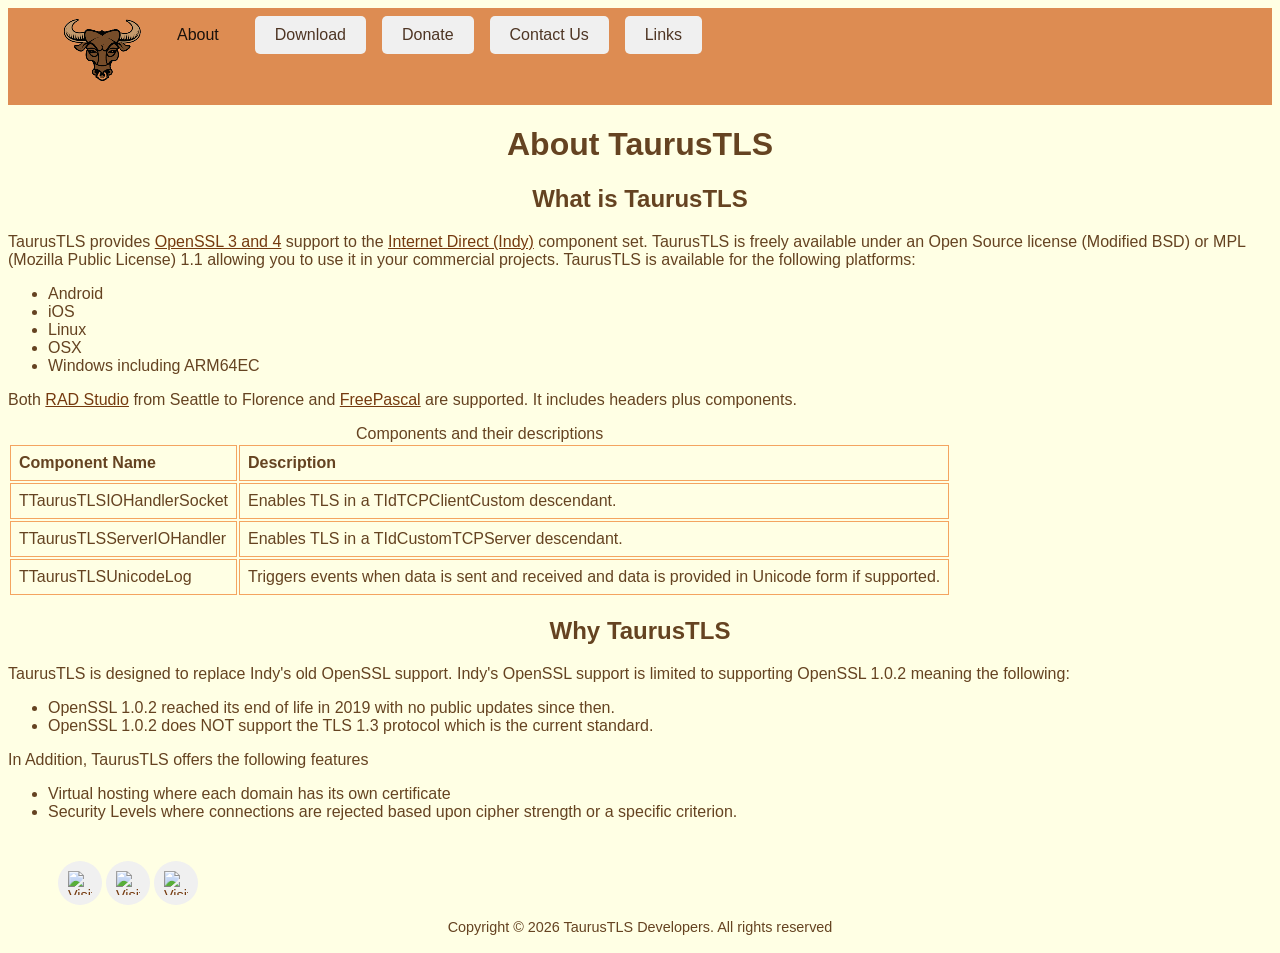
==== index.html @ 2b3b98cc "description should match og.description." ====
<?xml version="1.0" encoding="utf-8"?>
<!DOCTYPE html>
<html xmlns="http://www.w3.org/1999/xhtml" xml:lang="en" lang="en">
<head>
  <meta charset="utf-8" />
  <meta name="viewport" content="width=device-width, initial-scale=1" />
  <meta name="description" content="This page provides information about TaurusTLS, what it is and why you need it." />
  <meta property="og:title" content="About TaurusTLS" />
  <meta property="og:url" content="https://taurustls.org/" />
  <meta property="og:description" content="This page provides information about TaurusTLS, what it is and why you need it." />
  <meta property="og:image" content="https://taurustls.org/gfx/TaurusTLS.png" />
  <link rel="icon" type="image/x-icon" href="gfx/favicon.ico" />
  <link rel="canonical" href="https://taurustls.org/" />
  <link rel="stylesheet" href="css/screen.css" media="screen" />
  <link rel="stylesheet" href="css/print.css" media="print" />
  <title>About TaurusTLS</title>
</head>
<body>
  <header>
    <a class="skip" href="#main">Skip to main content</a>
    <nav class="navbar" aria-label="Main Menu">
      <ul class="nav-links">
        <li><img class="logo" src="gfx/TaurusTLS.png" height="77" width="77" alt="" /></li>
        <li><span>About</span></li>
        <li>
          <a href="download.html">Download</a>
        </li>
        <li>
          <a href="donate.html">Donate</a>
        </li>
        <li>
          <a href="contactus.html">Contact Us</a>
        </li>
        <li>
          <a href="links.html">Links</a>
        </li>
      </ul>
      <div class="hamburger">
        <span></span> <span></span> <span></span>
      </div>
    </nav>
  </header>
  <main id="main">
    <h1>About TaurusTLS</h1>
    <h2>What is TaurusTLS</h2>
    <p>TaurusTLS provides <a href="https://www.openssl.org/">OpenSSL 3 and 4</a> support to the <a href=
    "https://github.com/IndySockets/Indy">Internet Direct (Indy)</a> component set. TaurusTLS is freely available under an Open
    Source license (Modified BSD) or MPL (Mozilla Public License) 1.1 allowing you to use it in your commercial projects.
    TaurusTLS is available for the following platforms:</p>
    <ul>
      <li>Android</li>
      <li>iOS</li>
      <li>Linux</li>
      <li>OSX</li>
      <li>Windows including ARM64EC</li>
    </ul>
    <p>Both <a href="https://www.embarcadero.com/products/rad-studio/">RAD Studio</a> from Seattle to Florence and <a href=
    "https://www.freepascal.org/">FreePascal</a> are supported. It includes headers plus components.</p>
    <table class="outlinedtable">
      <caption>
        Components and their descriptions
      </caption>
      <tr>
        <th scope="col">Component Name</th>
        <th scope="col">Description</th>
      </tr>
      <tr>
        <td>TTaurusTLSIOHandlerSocket</td>
        <td>Enables TLS in a TIdTCPClientCustom descendant.</td>
      </tr>
      <tr>
        <td>TTaurusTLSServerIOHandler</td>
        <td>Enables TLS in a TIdCustomTCPServer descendant.</td>
      </tr>
      <tr>
        <td>TTaurusTLSUnicodeLog</td>
        <td>Triggers events when data is sent and received and data is provided in Unicode form if supported.</td>
      </tr>
    </table>
    <h2>Why TaurusTLS</h2>
    <p>TaurusTLS is designed to replace Indy's old OpenSSL support. Indy's OpenSSL support is limited to supporting OpenSSL
    1.0.2 meaning the following:</p>
    <ul>
      <li>OpenSSL 1.0.2 reached its end of life in 2019 with no public updates since then.</li>
      <li>OpenSSL 1.0.2 does NOT support the TLS 1.3 protocol which is the current standard.</li>
    </ul>
    <p>In Addition, TaurusTLS offers the following features</p>
    <ul>
      <li>Virtual hosting where each domain has its own certificate</li>
      <li>Security Levels where connections are rejected based upon cipher strength or a specific criterion.</li>
    </ul>
  </main>
  <footer>
    <div class="social-media-links">
      <ul>
        <li>
          <a href="https://github.com/TaurusTLS-Developers" rel="noopener noreferrer" aria-label=
          "Visit our GitHub page"><img src="gfx/github.svg" alt="Visit us on GitHub" class="social-icon" height="16" width=
          "16" /></a>
        </li>
        <li>
          <a href="https://www.facebook.com/people/Taurustls/61582588996953/" rel="noopener noreferrer" aria-label=
          "Visit our Facebook page"><img src="gfx/facebook.svg" alt="Visit Us on Facebook" class="social-icon" height="16"
          width="16" /></a>
        </li>
        <li>
          <a href="https://www.linkedin.com/company/109619101" rel="noopener noreferrer" aria-label=
          "Visit our LinkedIn page"><img src="gfx/linkedin.svg" alt="Visit Us on LinkedIn" class="social-icon" height="16"
          width="16" /></a>
        </li>
      </ul>
    </div>
    <p class="copyright">Copyright &#169; 2026 TaurusTLS Developers. All rights reserved</p>
  </footer>
  <script src="js/hamburger.js"></script>
</body>
</html>
---- css/screen.css ----
@charset "UTF-8";

/* Created with CSS HTML Validator (htmlvalidator.com) */

body {
  background-color: #FFFFE4;
  color: #654321;
  font-family: Arial, Helvetica, sans-serif;
}

h1,
h2 {
  text-align: center;
}

.skip {
  position: absolute;
  left: -9999px;
  z-index: 999;
  padding: 1em;
  background-color: #000;
  color: #FFF;
  opacity: 0;
}

.skip:focus {
  left: 50%;
  transform: translateX(-50%);
  opacity: 1;
}

a {
  color: #753a0f;
}

nav {
  display: flex;
  justify-content: space-between;
  align-items: center;
  color: #19110b;
  background-color: #dd8c52;
  padding: 0.5em 1em;
}

nav ul {
  list-style-type: none;
  display: flex;
  gap: 1em;
  margin: 0;
}

nav ul li span {
  display: inline-block;
  padding: 10px 20px;
  border-radius: 5px;
  text-align: center;
}

nav ul li a {
  display: inline-block;
  padding: 10px 20px;
  border-radius: 5px;
  text-align: center;
}

nav ul a {
  text-decoration: none;
  color: #4E3524;
  background-color: #f0f0f0;
  transition: color 0.3s;
}

nav ul a:hover {
  color: #D2691E;
  background-color: #FFFFFF;
  transform: translateY(-3px);
  box-shadow: 0 10px 20px rgba(0, 0, 0, 0.15);
}

.hamburger {
  display: none;
  flex-direction: column;
  gap: 5px;
  cursor: pointer;
}

.hamburger span {
  width: 25px;
  height: 3px;
  background-color: white;
}

@media (max-width: 768px) {
  nav ul {
    display: none;
    flex-direction: column;
    background-color: #dd8c52;
    position: absolute;
    top: 50px;
    right: 0;
    width: 100%;
  }

  nav ul.active {
    display: flex;
  }

  .hamburger {
    display: flex;
  }
}

.outlinedtable table {
  border-collapse: collapse;
  /* Merges cell borders into a single line */
  width: 100%;
}

.outlinedtable th,
td {
  border: 1px solid #F4A460;
  padding: 8px;
  /* Adds space inside the cells for readability */
  text-align: left;
}

.links-list {
  list-style: none;
  /* Remove bullets */
  text-align: center;
  /* Centers inline/inline-block elements */
}

footer {
  text-align: center;
  padding: 10px;
  font-size: 0.9em;
}

footer nav {
  background-color: #FFFFE4;
  color: #654321;
}

footer ul {
  list-style-type: none;
}

footer p {
  margin: 0;
}

/* Base styles for social media icons container */
.social-media-links {
  display: flex;
  gap: 1rem;
  padding: 0;
  margin: 0;
  list-style: none;
}

.social-media-links li {
  display: inline-block;
}

.social-media-links a {
  display: flex;
  align-items: center;
  justify-content: center;
  width: 44px;
  /* Minimum touch target size */
  height: 44px;
  border-radius: 50%;
  background-color: #f0f0f0;
  transition: all 0.3s cubic-bezier(0.4, 0, 0.2, 1);
  text-decoration: none;
}

.social-media-links img,
.social-media-links svg {
  width: 24px;
  height: 24px;
  transition: transform 0.3s ease;
}

/* Sophisticated hover effects */
.social-media-links a:hover {
  transform: translateY(-3px);
  box-shadow: 0 10px 20px rgba(0, 0, 0, 0.15);
}

.social-media-links a:hover img {
  transform: scale(1.1);
}
---- css/print.css ----
@charset "UTF-8";

/* Created with CSS HTML Validator (htmlvalidator.com) */

/* 1. Hide non-essential layout elements */
nav,
footer,
sidebar,
.no-print,
.social-share,
.ads {
  display: none !important;
}

/* 2. Reset page structure for paper boundaries */
body {
  background: white !important;
  color: black !important;
  font-size: 12pt;
  line-height: 1.5;
  margin: 0;
  padding: 0;
}

main,
article {
  width: 100% !important;
  margin: 0 !important;
  padding: 0 !important;
}

h1,
h2 {
  text-align: center;
}

a {
  color: #000;
}

/* 3. Append destination URLs next to anchor links */
a::after {
  content: " ("attr(href) ")";
  font-size: 10pt;
  color: #555;
}

/* Do not print internal fragment identifiers or javascript links */
a[href^="#"]::after,
a[href^="javascript:"]::after {
  content: "";
}

/* 4. Manage page-breaking mechanics */
h1,
h2,
h3,
h4,
h5,
h6 {
  page-break-after: avoid;
  page-break-inside: avoid;
}

img,
table,
blockquote,
tr {
  page-break-inside: avoid;
}

.outlinedtable table {
  border-collapse: collapse;
  /* Merges cell borders into a single line */
  width: 100%;
}

.outlinedtable th,
td {
  border: 1px solid #ddd;
  /* Sets a light gray, thin solid border */
  padding: 8px;
  /* Adds space inside the cells for readability */
  text-align: left;
}

.links-list {
  list-style: none;
  /* Remove bullets */
  text-align: center;
  /* Centers inline/inline-block elements */
}
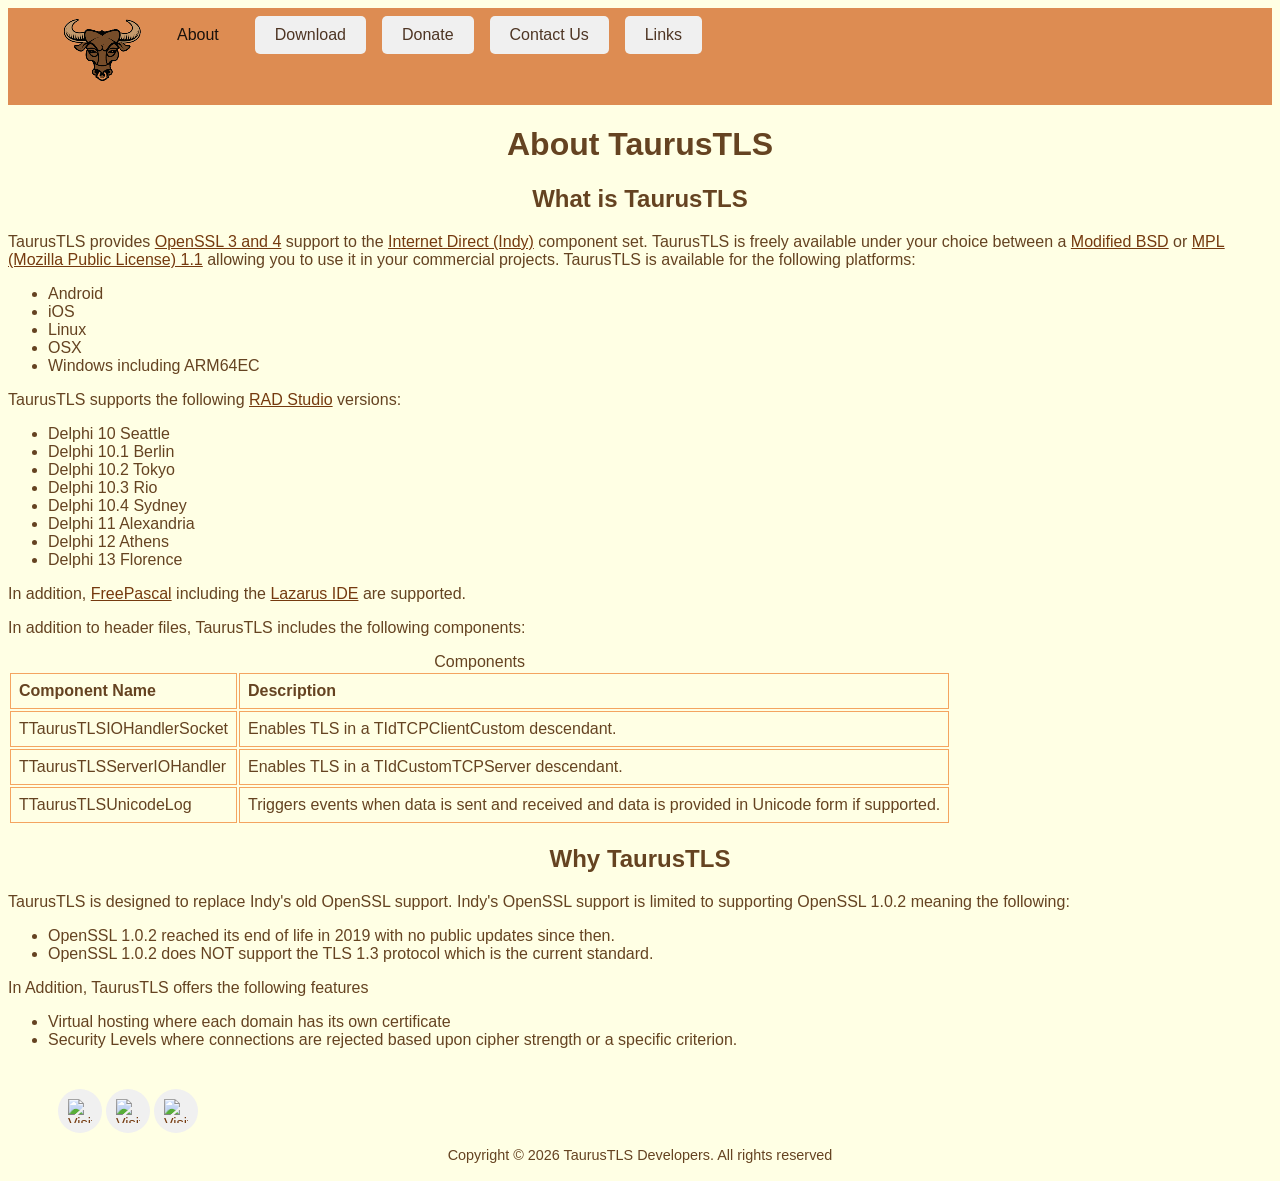
==== commit 77dd3a8d: "Add license files and link them in the Index.  Clarify IDE's and Compilers." ====
--- a/index.html
+++ b/index.html
@@ -44,9 +44,10 @@
     <h1>About TaurusTLS</h1>
     <h2>What is TaurusTLS</h2>
     <p>TaurusTLS provides <a href="https://www.openssl.org/">OpenSSL 3 and 4</a> support to the <a href=
-    "https://github.com/IndySockets/Indy">Internet Direct (Indy)</a> component set. TaurusTLS is freely available under an Open
-    Source license (Modified BSD) or MPL (Mozilla Public License) 1.1 allowing you to use it in your commercial projects.
-    TaurusTLS is available for the following platforms:</p>
+    "https://github.com/IndySockets/Indy">Internet Direct (Indy)</a> component set. TaurusTLS is freely available under your
+    choice between a <a href="license/Modified_BSD_LICENSE.md">Modified BSD</a> or <a href="license/LICENSE_MPL_1_1.txt">MPL (Mozilla Public
+    License) 1.1</a> allowing you to use it in your commercial projects. TaurusTLS is available for the following
+    platforms:</p>
     <ul>
       <li>Android</li>
       <li>iOS</li>
@@ -54,12 +55,22 @@
       <li>OSX</li>
       <li>Windows including ARM64EC</li>
     </ul>
-    <p>Both <a href="https://www.embarcadero.com/products/rad-studio/">RAD Studio</a> from Seattle to Florence and <a href=
-    "https://www.freepascal.org/">FreePascal</a> are supported. It includes headers plus components.</p>
+    <p>TaurusTLS supports the following <a href="https://www.embarcadero.com/products/rad-studio/">RAD Studio</a> versions:</p>
+    <ul>
+      <li>Delphi 10 Seattle</li>
+      <li>Delphi 10.1 Berlin</li>
+      <li>Delphi 10.2 Tokyo</li>
+      <li>Delphi 10.3 Rio</li>
+      <li>Delphi 10.4 Sydney</li>
+      <li>Delphi 11 Alexandria</li>
+      <li>Delphi 12 Athens</li>
+      <li>Delphi 13 Florence</li>
+    </ul>
+    <p>In addition, <a href=
+    "https://www.freepascal.org/">FreePascal</a> including the <a href="https://www.lazarus-ide.org/">Lazarus IDE</a> are supported.</p>
+    <p>In addition to header files, TaurusTLS includes the following components:</p>
     <table class="outlinedtable">
-      <caption>
-        Components and their descriptions
-      </caption>
+      <caption>Components</caption>
       <tr>
         <th scope="col">Component Name</th>
         <th scope="col">Description</th>
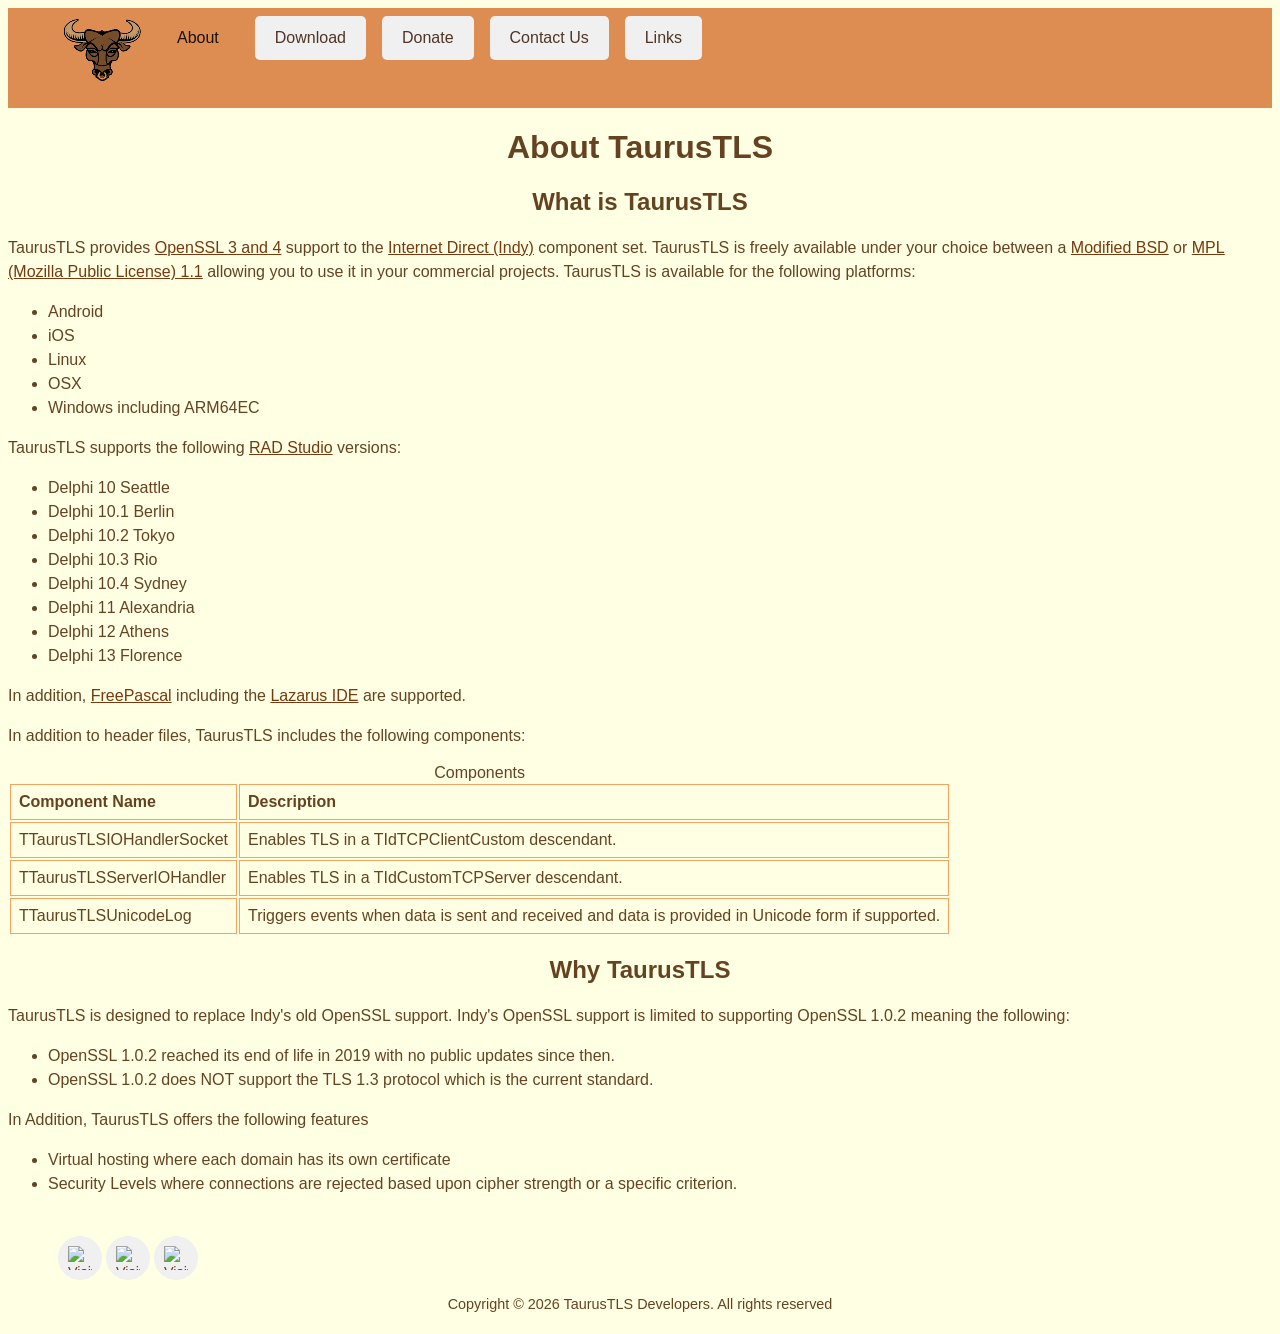
==== commit 9b548da0: "Remove XML declaration as it's not technically required for XHTML5 and can trigger quirks mode in so" ====
--- a/index.html
+++ b/index.html
@@ -1,4 +1,3 @@
-<?xml version="1.0" encoding="utf-8"?>
 <!DOCTYPE html>
 <html xmlns="http://www.w3.org/1999/xhtml" xml:lang="en" lang="en">
 <head>
--- a/css/screen.css
+++ b/css/screen.css
@@ -6,6 +6,10 @@
   background-color: #FFFFE4;
   color: #654321;
   font-family: Arial, Helvetica, sans-serif;
+}
+
+p, li {
+line-height: 1.5;
 }
 
 h1,
@@ -18,15 +22,13 @@
   left: -9999px;
   z-index: 999;
   padding: 1em;
-  background-color: #000;
-  color: #FFF;
-  opacity: 0;
+  background-color: #000000;
+  color: #FFFFFF;
 }
 
 .skip:focus {
   left: 50%;
   transform: translateX(-50%);
-  opacity: 1;
 }
 
 a {
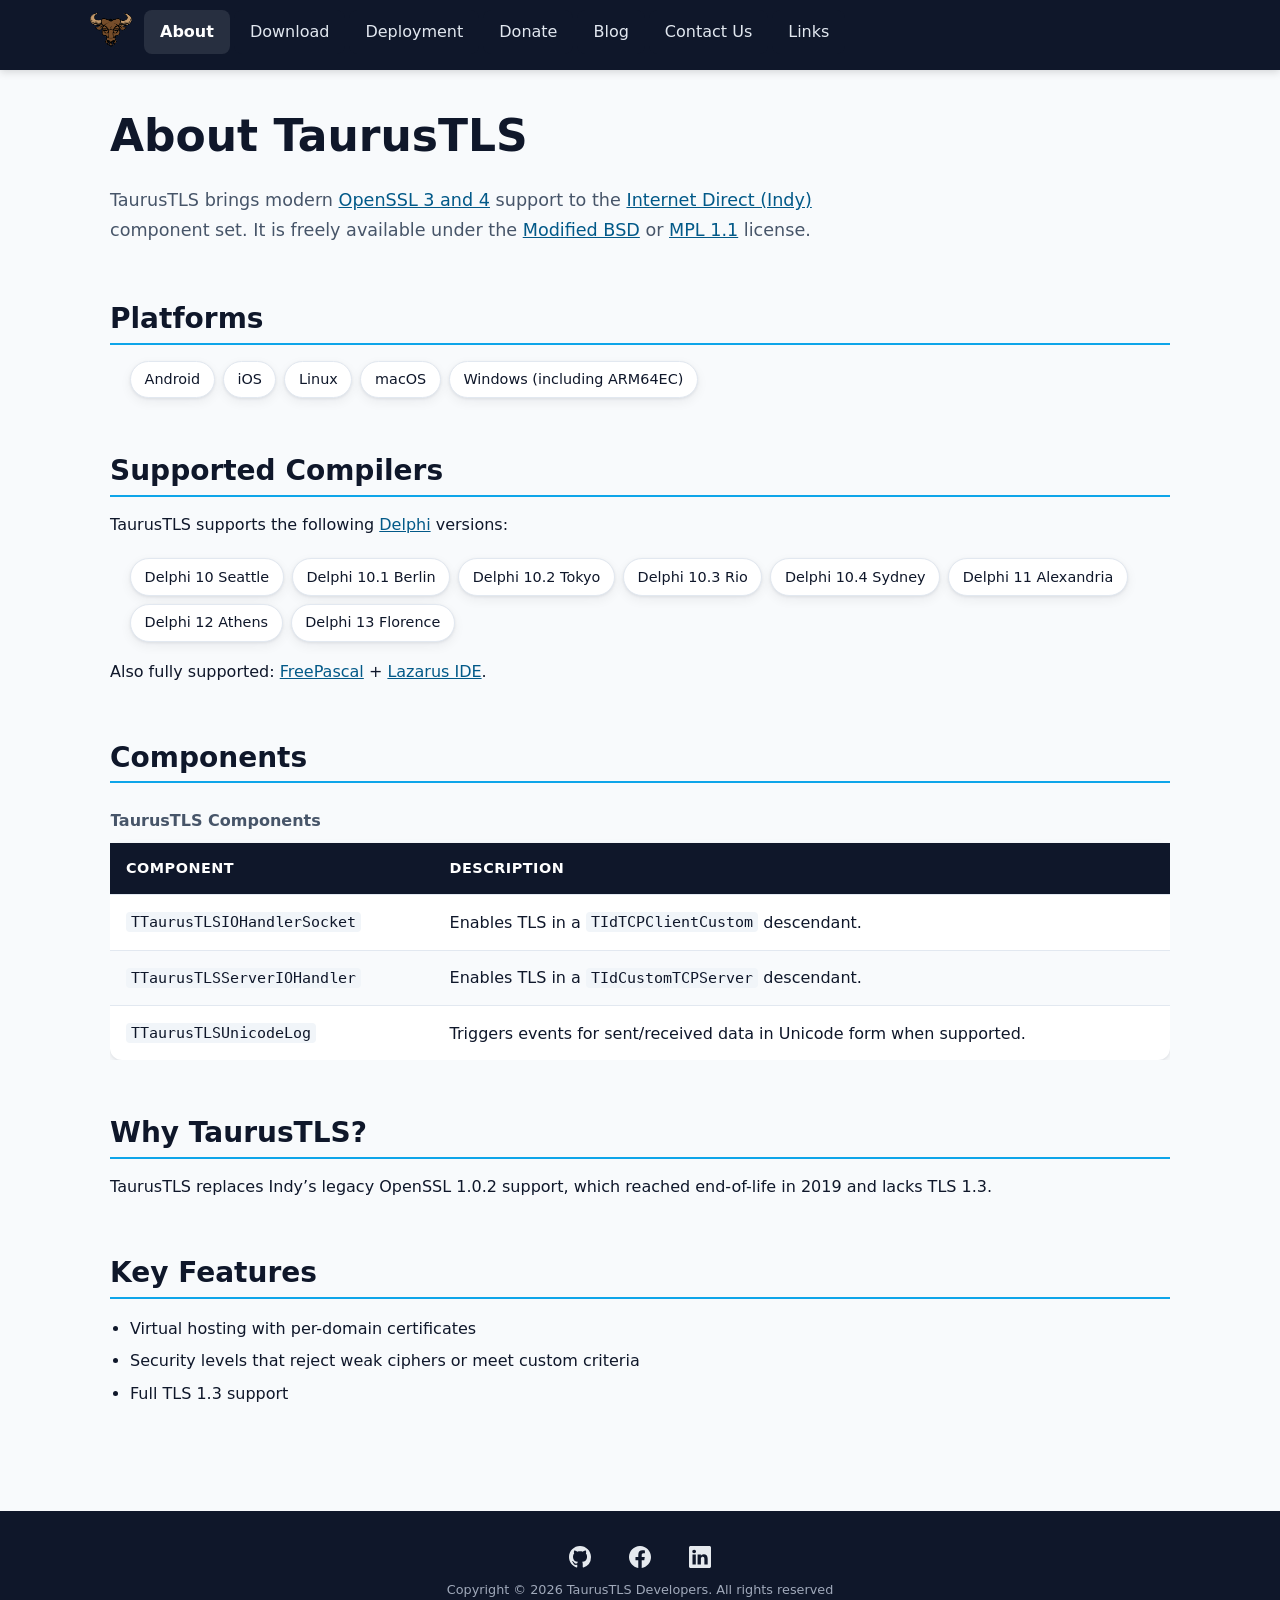
==== commit 1fa852b9: "Temp copy to serve as text/html for accessibility scanner." ====
--- a/index.html
+++ b/index.html
@@ -1,37 +1,51 @@
 <!DOCTYPE html>
-<html xmlns="http://www.w3.org/1999/xhtml" xml:lang="en" lang="en">
+<html lang="en" xmlns="http://www.w3.org/1999/xhtml" xml:lang="en">
 <head>
   <meta charset="utf-8" />
   <meta name="viewport" content="width=device-width, initial-scale=1" />
+  <script type="text/javascript" src="https://cdn.userway.org/widget.js" data-account="APQTF6GkMf"></script>
+  <title>About TaurusTLS And Why You Need It</title>
   <meta name="description" content="This page provides information about TaurusTLS, what it is and why you need it." />
+  <meta name="apple-mobile-web-app-title" content="TaurusTLS" />
+  <meta property="fb:app_id" content="1074308038263684" />
   <meta property="og:title" content="About TaurusTLS" />
+  <meta property="og:type" content="website" />
   <meta property="og:url" content="https://taurustls.org/" />
   <meta property="og:description" content="This page provides information about TaurusTLS, what it is and why you need it." />
-  <meta property="og:image" content="https://taurustls.org/gfx/TaurusTLS.png" />
-  <link rel="icon" type="image/x-icon" href="gfx/favicon.ico" />
-  <link rel="canonical" href="https://taurustls.org/" />
-  <link rel="stylesheet" href="css/screen.css" media="screen" />
-  <link rel="stylesheet" href="css/print.css" media="print" />
-  <title>About TaurusTLS</title>
+  <meta property="og:image" content="https://taurustls.org/gfx/200x200px-bullshead.png" />
+  <link rel="icon" type="image/png" href="/gfx/favicon-96x96.png" sizes="96x96" />
+  <link rel="icon" type="image/svg+xml" href="/gfx/favicon.svg" />
+  <link rel="shortcut icon" href="/gfx/favicon.ico" />
+  <link rel="apple-touch-icon" sizes="180x180" href="/gfx/apple-touch-icon.png" />
+  <link rel="manifest" href="/gfx/site.webmanifest" />
+  <link rel="canonical" href="https://taurustls.org/index.xhtml" />
+  <link rel="stylesheet" type="text/css" href="css/screen.css" media="screen" />
+  <link rel="stylesheet" type="text/css" href="css/print.css" media="print" />
 </head>
 <body>
   <header>
     <a class="skip" href="#main">Skip to main content</a>
-    <nav class="navbar" aria-label="Main Menu">
+    <nav class="navbar" title="Main Menu">
       <ul class="nav-links">
-        <li><img class="logo" src="gfx/TaurusTLS.png" height="77" width="77" alt="" /></li>
+        <li><img loading="lazy" class="logo" src="gfx/TaurusTLS.png" height="77" width="77" alt="TaurusTLS" /></li>
         <li><span>About</span></li>
         <li>
-          <a href="download.html">Download</a>
+          <a href="download.xhtml">Download</a>
         </li>
         <li>
-          <a href="donate.html">Donate</a>
+          <a href="deployapps.xhtml">Deployment</a>
         </li>
         <li>
-          <a href="contactus.html">Contact Us</a>
+          <a href="donate.xhtml">Donate</a>
         </li>
         <li>
-          <a href="links.html">Links</a>
+          <a href="blog.xhtml">Blog</a>
+        </li>
+        <li>
+          <a href="contactus.xhtml">Contact Us</a>
+        </li>
+        <li>
+          <a href="links.xhtml">Links</a>
         </li>
       </ul>
       <div class="hamburger">
@@ -41,21 +55,23 @@
   </header>
   <main id="main">
     <h1>About TaurusTLS</h1>
-    <h2>What is TaurusTLS</h2>
-    <p>TaurusTLS provides <a href="https://www.openssl.org/">OpenSSL 3 and 4</a> support to the <a href=
-    "https://github.com/IndySockets/Indy">Internet Direct (Indy)</a> component set. TaurusTLS is freely available under your
-    choice between a <a href="license/Modified_BSD_LICENSE.md">Modified BSD</a> or <a href="license/LICENSE_MPL_1_1.txt">MPL (Mozilla Public
-    License) 1.1</a> allowing you to use it in your commercial projects. TaurusTLS is available for the following
-    platforms:</p>
-    <ul>
+    <p class="lead">TaurusTLS brings modern <a href="https://www.openssl.org/">OpenSSL 3 and 4</a> support to the <a href=
+    "https://github.com/IndySockets/Indy">Internet Direct (Indy)</a> component set. It is freely available under the <a href=
+    "https://raw.githubusercontent.com/TaurusTLS-Developers/TaurusTLS/refs/heads/main/Modified_BSD_LICENSE.md" title=
+    "Download the Modified_BSD_LICENSE markdown file from the repository.">Modified BSD</a> or <a href=
+    "https://raw.githubusercontent.com/TaurusTLS-Developers/TaurusTLS/refs/heads/main/LICENSE_MPL_1_1.txt" title=
+    "Download the LICENSE_MPL_1_1 text file from the repository.">MPL 1.1</a> license.</p>
+    <h2>Platforms</h2>
+    <ul class="platforms">
       <li>Android</li>
       <li>iOS</li>
       <li>Linux</li>
-      <li>OSX</li>
-      <li>Windows including ARM64EC</li>
+      <li>macOS</li>
+      <li>Windows (including ARM64EC)</li>
     </ul>
-    <p>TaurusTLS supports the following <a href="https://www.embarcadero.com/products/rad-studio/">RAD Studio</a> versions:</p>
-    <ul>
+    <h2>Supported Compilers</h2>
+    <p>TaurusTLS supports the following <a href="https://www.embarcadero.com/products/delphi">Delphi</a> versions:</p>
+    <ul class="platforms">
       <li>Delphi 10 Seattle</li>
       <li>Delphi 10.1 Berlin</li>
       <li>Delphi 10.2 Tokyo</li>
@@ -65,63 +81,67 @@
       <li>Delphi 12 Athens</li>
       <li>Delphi 13 Florence</li>
     </ul>
-    <p>In addition, <a href=
-    "https://www.freepascal.org/">FreePascal</a> including the <a href="https://www.lazarus-ide.org/">Lazarus IDE</a> are supported.</p>
-    <p>In addition to header files, TaurusTLS includes the following components:</p>
-    <table class="outlinedtable">
-      <caption>Components</caption>
-      <tr>
-        <th scope="col">Component Name</th>
-        <th scope="col">Description</th>
-      </tr>
-      <tr>
-        <td>TTaurusTLSIOHandlerSocket</td>
-        <td>Enables TLS in a TIdTCPClientCustom descendant.</td>
-      </tr>
-      <tr>
-        <td>TTaurusTLSServerIOHandler</td>
-        <td>Enables TLS in a TIdCustomTCPServer descendant.</td>
-      </tr>
-      <tr>
-        <td>TTaurusTLSUnicodeLog</td>
-        <td>Triggers events when data is sent and received and data is provided in Unicode form if supported.</td>
-      </tr>
-    </table>
-    <h2>Why TaurusTLS</h2>
-    <p>TaurusTLS is designed to replace Indy's old OpenSSL support. Indy's OpenSSL support is limited to supporting OpenSSL
-    1.0.2 meaning the following:</p>
+    <p>Also fully supported: <a href="https://www.freepascal.org/">FreePascal</a> + <a href=
+    "https://www.lazarus-ide.org/">Lazarus IDE</a>.</p>
+    <h2>Components</h2>
+    <div class="outlinedtable">
+      <table>
+        <caption>
+          TaurusTLS Components
+        </caption>
+        <thead>
+          <tr>
+            <th scope="col">Component</th>
+            <th scope="col">Description</th>
+          </tr>
+        </thead>
+        <tbody>
+          <tr>
+            <td><code>TTaurusTLSIOHandlerSocket</code></td>
+            <td>Enables TLS in a <code>TIdTCPClientCustom</code> descendant.</td>
+          </tr>
+          <tr>
+            <td><code>TTaurusTLSServerIOHandler</code></td>
+            <td>Enables TLS in a <code>TIdCustomTCPServer</code> descendant.</td>
+          </tr>
+          <tr>
+            <td><code>TTaurusTLSUnicodeLog</code></td>
+            <td>Triggers events for sent/received data in Unicode form when supported.</td>
+          </tr>
+        </tbody>
+      </table>
+    </div>
+    <h2>Why TaurusTLS?</h2>
+    <p>TaurusTLS replaces Indy’s legacy OpenSSL 1.0.2 support, which reached end-of-life in 2019 and lacks TLS 1.3.</p>
+    <h2>Key Features</h2>
     <ul>
-      <li>OpenSSL 1.0.2 reached its end of life in 2019 with no public updates since then.</li>
-      <li>OpenSSL 1.0.2 does NOT support the TLS 1.3 protocol which is the current standard.</li>
-    </ul>
-    <p>In Addition, TaurusTLS offers the following features</p>
-    <ul>
-      <li>Virtual hosting where each domain has its own certificate</li>
-      <li>Security Levels where connections are rejected based upon cipher strength or a specific criterion.</li>
+      <li>Virtual hosting with per-domain certificates</li>
+      <li>Security levels that reject weak ciphers or meet custom criteria</li>
+      <li>Full TLS 1.3 support</li>
     </ul>
   </main>
   <footer>
     <div class="social-media-links">
       <ul>
         <li>
-          <a href="https://github.com/TaurusTLS-Developers" rel="noopener noreferrer" aria-label=
-          "Visit our GitHub page"><img src="gfx/github.svg" alt="Visit us on GitHub" class="social-icon" height="16" width=
-          "16" /></a>
+          <a href="https://github.com/TaurusTLS-Developers" rel="noopener noreferrer"><img src="gfx/github.svg" alt=
+          "Visit us on GitHub" class="social-icon" height="16" width="16" /></a>
         </li>
         <li>
-          <a href="https://www.facebook.com/people/Taurustls/61582588996953/" rel="noopener noreferrer" aria-label=
-          "Visit our Facebook page"><img src="gfx/facebook.svg" alt="Visit Us on Facebook" class="social-icon" height="16"
-          width="16" /></a>
+          <a href="https://www.facebook.com/people/Taurustls/61582588996953/" rel="noopener noreferrer"><img src=
+          "gfx/facebook.svg" alt="Visit Us on Facebook" class="social-icon" height="16" width="16" /></a>
         </li>
         <li>
-          <a href="https://www.linkedin.com/company/109619101" rel="noopener noreferrer" aria-label=
-          "Visit our LinkedIn page"><img src="gfx/linkedin.svg" alt="Visit Us on LinkedIn" class="social-icon" height="16"
-          width="16" /></a>
+          <a href="https://www.linkedin.com/company/109619101" rel="noopener noreferrer"><img src="gfx/linkedin.svg" alt=
+          "Visit Us on LinkedIn" class="social-icon" height="16" width="16" /></a>
         </li>
       </ul>
     </div>
-    <p class="copyright">Copyright &#169; 2026 TaurusTLS Developers. All rights reserved</p>
+    <p class="copyright">Copyright © 2026 TaurusTLS Developers. All rights reserved</p>
+    <script type="text/javascript">
+    !function(){var b=function(){window.__AudioEyeSiteHash = "5f3ffd32b23d7bdddce5e9b6164b0bb5"; var a=document.createElement("script");a.src="https://wsv3cdn.audioeye-services.com/aem.js?h=5f3ffd32b23d7bdddce5e9b6164b0bb5";a.type="text/javascript";a.crossOrigin="anonymous";a.setAttribute("async","");document.getElementsByTagName("body")[0].appendChild(a)};"complete"!==document.readyState?window.addEventListener?window.addEventListener("load",b):window.attachEvent&&window.attachEvent("onload",b):b()}();
+    </script>
   </footer>
-  <script src="js/hamburger.js"></script>
+  <script type="text/javascript" src="js/hamburger.js"></script>
 </body>
 </html>
--- a/css/screen.css
+++ b/css/screen.css
@@ -1,196 +1,478 @@
 @charset "UTF-8";
 
-/* Created with CSS HTML Validator (htmlvalidator.com) */
+/* Modern TaurusTLS site styles */
+
+@font-face {
+    font-family: 'Roboto';
+    src: url('../fonts/Roboto-Regular.ttf') format('truetype');
+    font-weight: normal;
+    font-style: normal;
+    font-display: fallback; 
+}
+ 
+@font-face {
+    font-family: 'Roboto';
+    src: url('../fonts/Roboto-Bold.ttf') format('truetype');
+    font-weight: bold;
+    font-style: normal;
+    font-display: fallback;
+}
+
+@font-face {
+    font-family: 'Menlo';
+    src: url('../fonts/Menlo-Regular.ttf') format('truetype');
+    font-weight: normal;
+    font-style: normal;
+    font-display: fallback; 
+}
+ 
+@font-face {
+    font-family: 'Menlo';
+    src: url('../fonts/Menlo-Bold.ttf') format('truetype');
+    font-weight: bold;
+    font-style: normal;
+    font-display: fallback;
+}
+
+:root {
+  --bg: #f8fafc;
+  --surface: #ffffff;
+  --text: #0f172a;
+  --text-muted: #475569;
+  --accent: #0ea5e9;
+  --accent-dark: #025988;
+  --nav-bg: #0f172a;
+  --nav-text: #e2e8f0;
+  --border: #e2e8f0;
+  --shadow: 0 1px 3px rgba(15, 23, 42, 0.08), 0 4px 12px rgba(15, 23, 42, 0.06);
+  --radius: 12px;
+  --transition: 0.2s cubic-bezier(0.4, 0, 0.2, 1);
+}
+
+*,
+*::before,
+*::after {
+  box-sizing: border-box;
+}
+
+html {
+  scroll-behavior: smooth;
+}
 
 body {
-  background-color: #FFFFE4;
-  color: #654321;
-  font-family: Arial, Helvetica, sans-serif;
-}
-
-p, li {
-line-height: 1.5;
-}
-
-h1,
+  margin: 0;
+  background-color: var(--bg);
+  color: var(--text);
+  font-family: system-ui, -apple-system, BlinkMacSystemFont, "Segoe UI", Roboto, sans-serif;
+/*  font-size: 16px; */
+  line-height: 1.7;
+}
+
+/* Typography */
+h1, h2, h3 {
+  line-height: 1.2;
+  font-weight: 700;
+  margin: 0 0 0.5em;
+}
+
+h1 {
+  font-size: clamp(2rem, 5vw, 2.75rem);
+  text-align: left;
+}
+
 h2 {
-  text-align: center;
-}
-
+  font-size: clamp(1.35rem, 3.5vw, 1.75rem);
+  margin-top: 2em;
+  color: var(--text);
+  background-color: var(--bg);
+  border-bottom: 2px solid var(--accent);
+  padding-bottom: 0.25em;
+}
+
+p {
+  margin: 0 0 1.25em;
+}
+
+a {
+  color: var(--accent-dark);
+  background-color: var(--bg);
+  /* text-decoration: none; */
+  transition: color var(--transition);
+}
+
+a:hover {
+  color: var(--accent);
+  background-color: var(--bg);
+  text-decoration: underline;
+}
+
+/* Skip link */
 .skip {
   position: absolute;
   left: -9999px;
   z-index: 999;
-  padding: 1em;
-  background-color: #000000;
-  color: #FFFFFF;
+  padding: 0.75em 1em;
+  background-color: var(--nav-bg);
+  color: #fff;
+  font-size: 0.9rem;
 }
 
 .skip:focus {
   left: 50%;
   transform: translateX(-50%);
-}
-
-a {
-  color: #753a0f;
-}
-
-nav {
+  top: 8px;
+}
+
+/* Navbar */
+nav.navbar {
+  position: sticky;
+  top: 0;
+  z-index: 100;
+  background-color: var(--nav-bg);
+  color: var(--nav-text);
+  padding: 0.6rem 1.25rem;
+  box-shadow: 0 2px 8px rgba(0, 0, 0, 0.15);
+}
+
+.nav-links {
+  list-style: none;
   display: flex;
-  justify-content: space-between;
-  align-items: center;
-  color: #19110b;
-  background-color: #dd8c52;
-  padding: 0.5em 1em;
-}
-
-nav ul {
-  list-style-type: none;
+  align-items: center;
+  gap: 0.25rem;
+  margin: 0;
+  padding: 0;
+  max-width: 1100px;
+  margin-left: auto;
+  margin-right: auto;
+}
+
+.nav-links li {
   display: flex;
-  gap: 1em;
-  margin: 0;
-}
-
-nav ul li span {
-  display: inline-block;
-  padding: 10px 20px;
-  border-radius: 5px;
-  text-align: center;
-}
-
-nav ul li a {
-  display: inline-block;
-  padding: 10px 20px;
-  border-radius: 5px;
-  text-align: center;
-}
-
-nav ul a {
+  align-items: center;
+}
+
+.nav-links .logo {
+  height: 42px;
+  width: 42px;
+  margin-right: 0.5rem;
+  border-radius: 8px;
+  object-fit: contain;
+}
+
+.nav-links li span {
+  display: inline-flex;
+  align-items: center;
+  padding: 0.55rem 1rem;
+  border-radius: 8px;
+  font-weight: 600;
+  color: #fff;
+  background-color: rgba(255, 255, 255, 0.1);
+  min-height: 44px;
+  min-width: 44px;
+}
+
+.nav-links a {
+  display: inline-flex;
+  align-items: center;
+  padding: 0.55rem 1rem;
+  border-radius: 8px;
+  color: var(--nav-text);
+  background-color: var(--nav-bg);
+  min-height: 44px;
+  min-width: 44px;
   text-decoration: none;
-  color: #4E3524;
-  background-color: #f0f0f0;
-  transition: color 0.3s;
-}
-
-nav ul a:hover {
-  color: #D2691E;
-  background-color: #FFFFFF;
-  transform: translateY(-3px);
-  box-shadow: 0 10px 20px rgba(0, 0, 0, 0.15);
-}
-
+  font-weight: 500;
+  transition: background-color var(--transition), color var(--transition);
+}
+
+.nav-links a:hover {
+  background-color: rgba(255, 255, 255, 0.1);
+  color: #fff;
+  text-decoration: none;
+}
+
+/* Hamburger */
 .hamburger {
   display: none;
   flex-direction: column;
-  gap: 5px;
+  gap: 4px;
   cursor: pointer;
+  margin-left: auto;
+  padding: 8px;
 }
 
 .hamburger span {
-  width: 25px;
+  width: 26px;
   height: 3px;
-  background-color: white;
-}
-
+  background-color: #fff;
+  border-radius: 2px;
+  transition: transform var(--transition), opacity var(--transition);
+}
+
+/* Main content */
+main {
+  max-width: 1100px;
+  margin: 0 auto;
+  padding: 2.5rem 1.25rem;
+}
+
+main > h1:first-child {
+  margin-bottom: 1.5rem;
+}
+
+/* Lists */
+ul {
+  padding-left: 1.25rem;
+}
+
+li {
+  margin-bottom: 0.35rem;
+}
+
+/* Footer social icons: ensure no bullets and horizontal */
+footer .social-media-links ul,
+footer .social-media-links li {
+  list-style: none !important;
+}
+
+/* Tables - modern */
+.outlinedtable {
+  margin: 1.5rem 0;
+  overflow-x: auto;
+}
+
+.outlinedtable table {
+  width: 100%;
+  border-collapse: collapse;
+  background: var(--surface);
+  border-radius: var(--radius);
+  box-shadow: var(--shadow);
+  overflow: hidden;
+}
+
+.outlinedtable th {
+  background: var(--nav-bg);
+  color: #fff;
+  text-align: left;
+  padding: 0.85rem 1rem;
+  font-weight: 600;
+  font-size: 0.9rem;
+  text-transform: uppercase;
+  letter-spacing: 0.5px;
+}
+
+.outlinedtable td {
+  padding: 0.85rem 1rem;
+  border-top: 1px solid var(--border);
+}
+
+.outlinedtable tr:nth-child(even) td {
+  background: #f8fafc;
+}
+
+.outlinedtable caption {
+  caption-side: top;
+  text-align: left;
+  font-weight: 600;
+  padding: 0 0 0.5rem;
+  color: var(--text-muted);
+}
+
+/* Platform badges */
+.platforms {
+  display: flex;
+  flex-wrap: wrap;
+  gap: 0.5rem;
+  margin: 1rem 0;
+}
+
+.platforms li {
+  background: var(--surface);
+  border: 1px solid var(--border);
+  padding: 0.35rem 0.85rem;
+  border-radius: 999px;
+  font-size: 0.9rem;
+  box-shadow: var(--shadow);
+  list-style: none;
+  margin: 0;
+}
+
+.links-list a {
+  text-decoration: none; 
+}
+
+/* Sections */
+section {
+  margin-bottom: 2rem;
+}
+
+/* Footer */
+footer {
+  background: var(--nav-bg);
+  color: #94a3b8;
+  text-align: center;
+  padding: 1.5rem 1rem;
+  font-size: 0.9rem;
+  margin-top: 3rem;
+}
+
+footer .social-media-links ul {
+  display: flex;
+  flex-direction: row;
+  flex-wrap: nowrap;
+  justify-content: center;
+  align-items: center;
+  gap: 1rem;
+  margin: 0;
+  padding: 0;
+  list-style: none;
+}
+
+footer .social-media-links li {
+  list-style: none;
+  margin: 0;
+  padding: 0;
+}
+
+footer .social-media-links a {
+  display: inline-flex;
+  align-items: center;
+  justify-content: center;
+  color: #f1f5f9;
+  background-color: var(--nav-bg);
+  min-height: 44px;
+  min-width: 44px;
+  opacity: 0.95;
+  transition: opacity var(--transition), transform var(--transition), color var(--transition);
+}
+
+footer .social-media-links a:hover {
+  opacity: 1;
+  color: #ffffff;
+  transform: translateY(-1px);
+  min-height: 44px;
+  min-width: 44px;
+}
+
+footer .social-media-links img,
+footer .social-media-links svg {
+  width: 22px;
+  height: 22px;
+  display: block;
+  vertical-align: middle;
+}
+
+footer .copyright {
+  margin: 0;
+  color: #A0A9BA;
+  font-size: 0.8rem;
+}
+
+/* Responsive */
 @media (max-width: 768px) {
-  nav ul {
+  .nav-links {
+    position: absolute;
+    top: 100%;
+    left: 0;
+    right: 0;
+    background: var(--nav-bg);
+    flex-direction: column;
+    align-items: stretch;
+    padding: 0.5rem 0;
     display: none;
-    flex-direction: column;
-    background-color: #dd8c52;
-    position: absolute;
-    top: 50px;
-    right: 0;
+    box-shadow: 0 8px 16px rgba(0, 0, 0, 0.3);
+  }
+
+  .nav-links.active {
+    display: flex;
+  }
+
+  .nav-links li {
     width: 100%;
   }
 
-  nav ul.active {
-    display: flex;
+  .nav-links a,
+  .nav-links li span {
+    display: block;
+    padding: 0.85rem 1.25rem;
+    border-radius: 0;
+    text-align: left;
   }
 
   .hamburger {
     display: flex;
   }
-}
-
-.outlinedtable table {
-  border-collapse: collapse;
-  /* Merges cell borders into a single line */
-  width: 100%;
-}
-
-.outlinedtable th,
-td {
-  border: 1px solid #F4A460;
-  padding: 8px;
-  /* Adds space inside the cells for readability */
-  text-align: left;
-}
-
+
+  .nav-links .logo {
+    display: none;
+  }
+}
+
+/* Links list (used on links.xhtml) */
 .links-list {
   list-style: none;
-  /* Remove bullets */
-  text-align: center;
-  /* Centers inline/inline-block elements */
-}
-
-footer {
-  text-align: center;
-  padding: 10px;
-  font-size: 0.9em;
-}
-
-footer nav {
-  background-color: #FFFFE4;
-  color: #654321;
-}
-
-footer ul {
-  list-style-type: none;
-}
-
-footer p {
-  margin: 0;
-}
-
-/* Base styles for social media icons container */
-.social-media-links {
-  display: flex;
-  gap: 1rem;
   padding: 0;
-  margin: 0;
-  list-style: none;
-}
-
-.social-media-links li {
-  display: inline-block;
-}
-
-.social-media-links a {
-  display: flex;
-  align-items: center;
-  justify-content: center;
-  width: 44px;
-  /* Minimum touch target size */
-  height: 44px;
-  border-radius: 50%;
-  background-color: #f0f0f0;
-  transition: all 0.3s cubic-bezier(0.4, 0, 0.2, 1);
+  display: grid;
+  grid-template-columns: repeat(auto-fit, minmax(220px, 1fr));
+  gap: 0.5rem;
+}
+
+.links-list li {
+  margin: 0;
+}
+
+.links-list a {
+  display: block;
+  padding: 0.65rem 1rem;
+  background: var(--surface);
+  border: 1px solid var(--border);
+  border-radius: 8px;
+  box-shadow: var(--shadow);
+  transition: transform var(--transition), box-shadow var(--transition);
+}
+
+.links-list a:hover {
+  transform: translateY(-1px);
+  box-shadow: 0 4px 12px rgba(15, 23, 42, 0.1);
   text-decoration: none;
 }
 
-.social-media-links img,
-.social-media-links svg {
-  width: 24px;
-  height: 24px;
-  transition: transform 0.3s ease;
-}
-
-/* Sophisticated hover effects */
-.social-media-links a:hover {
-  transform: translateY(-3px);
-  box-shadow: 0 10px 20px rgba(0, 0, 0, 0.15);
-}
-
-.social-media-links a:hover img {
-  transform: scale(1.1);
-}+strong {
+  color: var(--accent-dark);
+}
+
+/* Code styling */
+code {
+  font-family: ui-monospace, SFMono-Regular, Menlo, Monaco, Consolas, monospace;
+  background: #f1f5f9;
+  padding: 0.1em 0.35em;
+  border-radius: 4px;
+  font-size: 0.92em;
+}
+
+/* Lead paragraph */
+.lead {
+  font-size: 1.1rem;
+  color: var(--text-muted);
+  max-width: 65ch;
+}
+
+/* Print overrides */
+@media print {
+  nav,
+  footer,
+  .hamburger {
+    display: none !important;
+  }
+
+  .links-list {
+    display: block;
+  }
+
+  .links-list a {
+    background: none;
+    border: none;
+    box-shadow: none;
+    padding: 0.2rem 0;
+  }
+}
--- a/css/print.css
+++ b/css/print.css
@@ -2,10 +2,44 @@
 
 /* Created with CSS HTML Validator (htmlvalidator.com) */
 
+@font-face {
+    font-family: 'Roboto';
+    src: url('../fonts/Roboto-Regular.ttf') format('truetype');
+    font-weight: normal;
+    font-style: normal;
+    font-display: fallback; 
+}
+ 
+@font-face {
+    font-family: 'Roboto';
+    src: url('../fonts/Roboto-Bold.ttf') format('truetype');
+    font-weight: bold;
+    font-style: normal;
+    font-display: fallback;
+}
+
+@font-face {
+    font-family: 'Menlo';
+    src: url('../fonts/Menlo-Regular.ttf') format('truetype');
+    font-weight: normal;
+    font-style: normal;
+    font-display: fallback; 
+}
+ 
+@font-face {
+    font-family: 'Menlo';
+    src: url('../fonts/Menlo-Bold.ttf') format('truetype');
+    font-weight: bold;
+    font-style: normal;
+    font-display: fallback;
+}
+
 /* 1. Hide non-essential layout elements */
 nav,
 footer,
+aside,
 sidebar,
+.skip,
 .no-print,
 .social-share,
 .ads {
@@ -16,6 +50,7 @@
 body {
   background: white !important;
   color: black !important;
+  font-family: system-ui, -apple-system, BlinkMacSystemFont, "Segoe UI", Roboto, sans-serif;
   font-size: 12pt;
   line-height: 1.5;
   margin: 0;
@@ -71,17 +106,22 @@
 
 .outlinedtable table {
   border-collapse: collapse;
-  /* Merges cell borders into a single line */
   width: 100%;
 }
 
 .outlinedtable th,
-td {
-  border: 1px solid #ddd;
-  /* Sets a light gray, thin solid border */
+.outlinedtable td {
+  border: 1px solid #ccc;
   padding: 8px;
-  /* Adds space inside the cells for readability */
   text-align: left;
+}
+
+.outlinedtable th {
+  background: #f0f0f0;
+}
+
+.emphasis {
+  font-weight: 600;
 }
 
 .links-list {
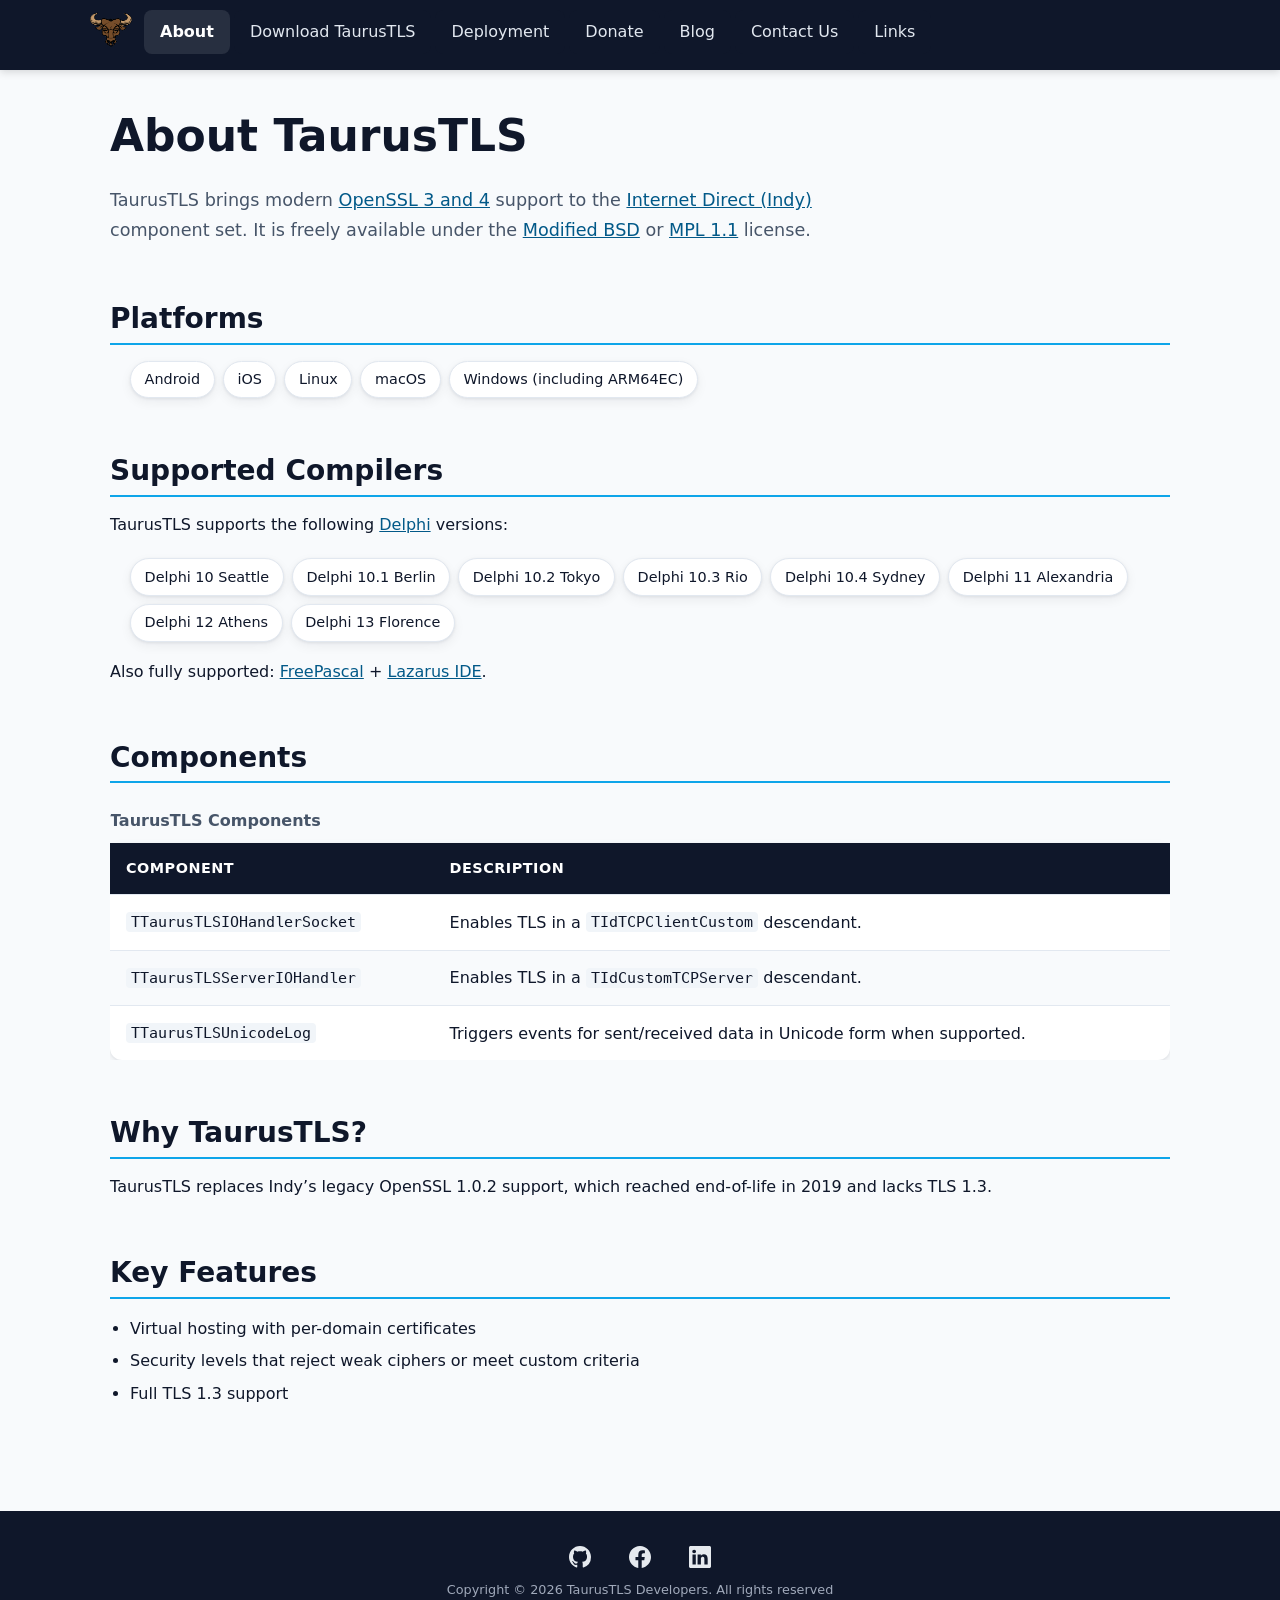
==== commit ff4d0d47: "Clarify download page." ====
--- a/index.html
+++ b/index.html
@@ -30,7 +30,7 @@
         <li><img loading="lazy" class="logo" src="gfx/TaurusTLS.png" height="77" width="77" alt="TaurusTLS" /></li>
         <li><span>About</span></li>
         <li>
-          <a href="download.xhtml">Download</a>
+          <a href="download.xhtml">Download TaurusTLS</a>
         </li>
         <li>
           <a href="deployapps.xhtml">Deployment</a>
